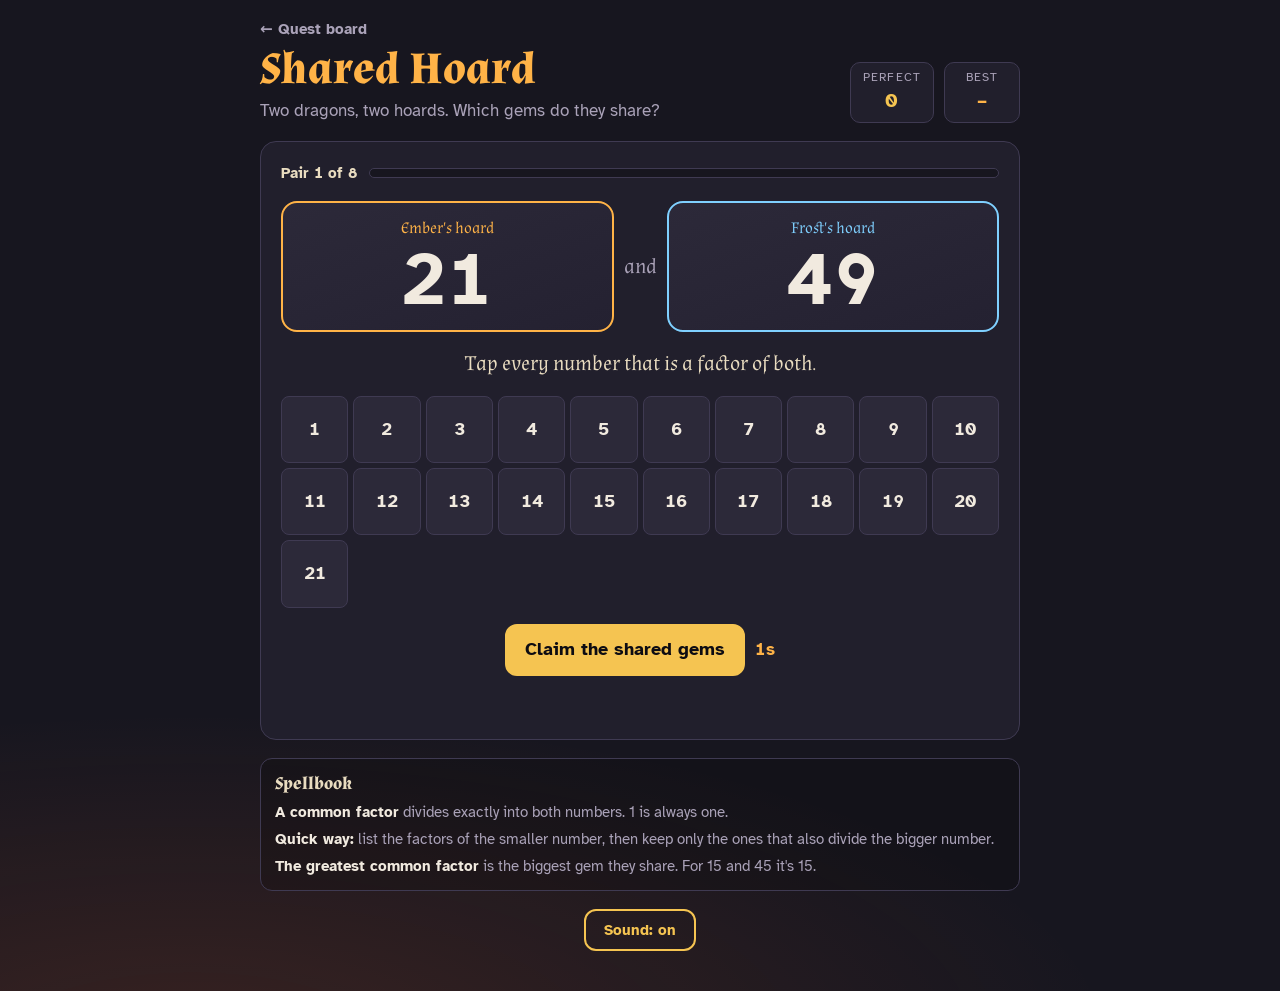
==== common.html @ 852c47db "WIP: Add quest board with factor and common factor games Co-Authored-By: Claude Opus 5.5 <noreply@an" ====
<!doctype html>
<html lang="en-GB">
<head>
<meta charset="utf-8">
<meta name="viewport" content="width=device-width, initial-scale=1, viewport-fit=cover">
<meta name="apple-mobile-web-app-capable" content="yes">
<meta name="theme-color" content="#17161f">
<title>Shared Hoard</title>
<link rel="preconnect" href="https://fonts.googleapis.com">
<link rel="preconnect" href="https://fonts.gstatic.com" crossorigin>
<link href="https://fonts.googleapis.com/css2?family=Almendra:wght@400;700&family=Atkinson+Hyperlegible:wght@400;700&display=swap" rel="stylesheet">
<link rel="stylesheet" href="assets/kit.css">
<style>
/* Layout: two dragon hoards side by side, a gem grid to tap the shared factors, then a Venn diagram to check. */
.duel{display:grid;grid-template-columns:1fr auto 1fr;align-items:center;gap:10px}
.hoardnum{display:flex;flex-direction:column;align-items:center;gap:2px;padding:14px 8px;border-radius:16px;border:2px solid var(--a);background:linear-gradient(160deg,var(--stone-3),#242131)}
.hoardnum.b{--a:var(--frost)}
.hoardnum.a{--a:var(--flame)}
.hoardnum .who{font-family:var(--display);font-size:1rem;color:var(--a)}
.hoardnum .n{font-weight:700;font-size:clamp(3rem,11vw,4.6rem);line-height:1;font-variant-numeric:tabular-nums}
.duel .and{font-family:var(--display);font-size:1.3rem;color:var(--ink-dim)}
.ask{margin:0;text-align:center;font-family:var(--display);font-size:1.3rem;color:var(--bone);text-wrap:balance}
.gems{display:grid;grid-template-columns:repeat(10,minmax(0,1fr));gap:5px}
.gem{aspect-ratio:1;border-radius:8px;border:1px solid var(--line);background:var(--stone-3);font-weight:700;font-size:clamp(12px,1.4vw + 7px,18px);font-variant-numeric:tabular-nums;cursor:pointer;padding:0;min-width:0;color:var(--ink)}
.gem[aria-pressed="true"]{background:var(--gold);color:var(--char);border-color:var(--gold);border-radius:0;clip-path:polygon(28% 0,72% 0,100% 28%,100% 72%,72% 100%,28% 100%,0 72%,0 28%)}
.gem.right{background:var(--good);color:var(--char);border-color:var(--good);border-radius:0;clip-path:polygon(28% 0,72% 0,100% 28%,100% 72%,72% 100%,28% 100%,0 72%,0 28%)}
.gem.wrongpick{background:transparent;color:var(--miss);border:2px solid var(--miss);text-decoration:line-through}
.gem.missed{border:2px dashed var(--good);color:var(--good)}
.gem:disabled{cursor:default}
.gem:disabled:not(.right):not(.wrongpick):not(.missed){opacity:.35}
.claim{display:flex;gap:10px;align-items:center;justify-content:center;flex-wrap:wrap}
.clock{font-weight:700;color:var(--flame);font-variant-numeric:tabular-nums}

/* Venn */
.venn{position:relative;height:250px;margin:4px 0}
.ring{position:absolute;top:0;bottom:0;width:62%;border-radius:50%;border:3px solid}
.ring.l{left:0;border-color:var(--flame);background:rgba(255,179,71,.07)}
.ring.r{right:0;border-color:var(--frost);background:rgba(127,208,255,.07)}
.zone{position:absolute;top:0;bottom:0;display:flex;flex-direction:column;align-items:center;justify-content:center;gap:6px;text-align:center}
.zone b{font-size:.75rem;text-transform:uppercase;letter-spacing:.08em;color:var(--ink-dim)}
.zl{left:4%;width:30%}.zm{left:39%;width:22%}.zr{right:4%;width:30%}
.zone .chips{gap:4px}
.zone .chip{min-width:0;padding:2px 6px;font-size:.95rem}
.zm .chip{background:var(--good);color:var(--char);border-color:var(--good)}
.zm .chip.crown{background:var(--gold);border-color:var(--gold);box-shadow:0 0 0 3px rgba(245,196,81,.35)}
.crownnote{color:var(--gold)}
</style>
</head>
<body>
<div class="wrap narrow">
  <header class="top">
    <div class="brand">
      <a class="back" href="./">← Quest board</a>
      <h1>Shared Hoard</h1>
      <p>Two dragons, two hoards. Which gems do they share?</p>
    </div>
    <div class="stats">
      <div class="stat gold"><span class="k">Perfect</span><span class="v" id="perfect">0</span></div>
      <div class="stat hot"><span class="k">Best</span><span class="v" id="best">–</span></div>
    </div>
  </header>

  <section class="panel" aria-label="The hoards">
    <div class="progress"><span id="round-label">Pair 1 of 8</span><div class="bar" aria-hidden="true"><i id="round-bar"></i></div></div>
    <div class="duel">
      <div class="hoardnum a"><span class="who">Ember's hoard</span><span class="n" id="na">–</span></div>
      <span class="and">and</span>
      <div class="hoardnum b"><span class="who">Frost's hoard</span><span class="n" id="nb">–</span></div>
    </div>
    <p class="ask" id="ask">Tap every number that is a factor of both.</p>
    <div class="gems" id="gems"></div>
    <div class="claim">
      <button class="btn" id="claim" type="button">Claim the shared gems</button>
      <span class="clock" id="clock" aria-label="Time this round">0s</span>
    </div>
    <p class="feedback" id="feedback" aria-live="polite"></p>
    <div class="explain learn" id="result" hidden aria-live="polite"></div>
    <div class="round-end" id="round-end" hidden aria-live="polite"></div>
  </section>

  <div class="spellbook">
    <h3>Spellbook</h3>
    <p><strong>A common factor</strong> divides exactly into both numbers. 1 is always one.</p>
    <p><strong>Quick way:</strong> list the factors of the smaller number, then keep only the ones that also divide the bigger number.</p>
    <p><strong>The greatest common factor</strong> is the biggest gem they share. For 15 and 45 it's 15.</p>
  </div>
  <div class="claim"><button class="btn ghost" id="sound-btn" type="button">Sound: on</button></div>
</div>

<script src="assets/maths.js"></script>
<script src="assets/kit.js"></script>
<script>
(function(){
const { $ } = Kit, M = Maths;
const KEY = 'shared-hoard-v1', ROUND = 8;
let S = Kit.load(KEY, { rounds: 0, best: 0, fastest: 0 });
let R, cur = null, recent = [], clock = null;
Kit.soundButton($('sound-btn'));

function renderStats(){
  $('perfect').textContent = R.perfect;
  $('best').textContent = S.rounds ? `${S.best}/${ROUND}` : '–';
  const i = Math.min(R.i + 1, ROUND);
  $('round-label').textContent = `Pair ${i} of ${ROUND}`;
  $('round-bar').style.width = (R.i / ROUND * 100) + '%';
}
function tickClock(){ $('clock').textContent = Math.round((performance.now() - R.started) / 1000) + 's'; }

function newRound(){
  R = { i: 0, perfect: 0, log: [], started: performance.now() };
  $('round-end').hidden = true;
  clearInterval(clock); clock = setInterval(tickClock, 500);
  start();
}
function start(){
  const [a, b] = M.pickCommonPair(recent); recent.push(a + ',' + b); if(recent.length > 10) recent.shift();
  cur = { a, b, picked: new Set(), done: false };
  $('na').textContent = a; $('nb').textContent = b;
  $('ask').textContent = 'Tap every number that is a factor of both.';
  const g = $('gems'); g.innerHTML = '';
  for(let i = 1; i <= a; i++){
    const btn = document.createElement('button');
    btn.type = 'button'; btn.className = 'gem'; btn.textContent = i; btn.dataset.n = i;
    btn.setAttribute('aria-pressed', 'false');
    g.appendChild(btn);
  }
  $('claim').hidden = false; $('claim').disabled = false;
  $('result').hidden = true; $('feedback').textContent = '';
  renderStats();
}
$('gems').addEventListener('click', e => {
  const b = e.target.closest('.gem'); if(!b || !cur || cur.done) return;
  const n = +b.dataset.n, on = !cur.picked.has(n);
  on ? cur.picked.add(n) : cur.picked.delete(n);
  b.setAttribute('aria-pressed', String(on));
  if(on) Kit.sfx('clink');
});

function claim(){
  if(!cur || cur.done) return;
  cur.done = true;
  const { a, b, picked } = cur, common = M.commonFactors(a, b), gcf = common[common.length - 1];
  const wrong = [...picked].filter(n => !common.includes(n)), missed = common.filter(n => !picked.has(n));
  const perfect = !wrong.length && !missed.length;
  R.i++; if(perfect) R.perfect++;
  R.log.push({ a, b, perfect });
  [...$('gems').children].forEach(btn => {
    const n = +btn.dataset.n; btn.disabled = true; btn.removeAttribute('aria-pressed');
    if(common.includes(n)) btn.classList.add(picked.has(n) ? 'right' : 'missed');
    else if(picked.has(n)) btn.classList.add('wrongpick');
  });
  $('claim').hidden = true;
  if(perfect){ Kit.sfx('win'); } else Kit.sfx('miss');
  const fa = M.factors(a), fb = M.factors(b);
  const chips = xs => `<div class="chips">${xs.map(n => `<span class="chip${n === gcf ? ' crown' : ''}">${n}</span>`).join('')}</div>`;
  const parts = [];
  if(wrong.length) parts.push(`${M.listAnd(wrong.map(String))} ${wrong.length === 1 ? "isn't" : "aren't"} shared: ${wrong.map(n => a % n ? `${a} ÷ ${n} = ${Math.floor(a / n)} r ${a % n}` : `${b} ÷ ${n} = ${Math.floor(b / n)} r ${b % n}`).join('; ')}.`);
  if(missed.length) parts.push(`You missed ${M.listAnd(missed.map(String))} (dashed).`);
  const r = $('result');
  r.className = 'explain' + (perfect ? ' learn' : '');
  r.innerHTML = `<h3>${perfect ? 'All the shared gems claimed!' : 'Not quite all of them.'}</h3>
    ${parts.map(p => `<p>${p}</p>`).join('')}
    <div class="venn" aria-label="Venn diagram of the factors of ${a} and ${b}">
      <div class="ring l"></div><div class="ring r"></div>
      <div class="zone zl"><b>${a} only</b>${chips(fa.filter(n => !common.includes(n)))}</div>
      <div class="zone zm"><b>Both</b>${chips(common)}</div>
      <div class="zone zr"><b>${b} only</b>${chips(fb.filter(n => !common.includes(n)))}</div>
    </div>
    <p>Common factors of ${a} and ${b}: <b>${M.listAnd(common.map(String))}</b>.</p>
    <p class="crownnote">Greatest common factor: <b>${gcf}</b>${gcf === 1 ? '. These two only share 1.' : ', the crown jewel.'}</p>
    <button class="btn" id="next" type="button">${R.i >= ROUND ? 'See the round' : 'Next pair'}</button>`;
  r.hidden = false;
  renderStats();
  $('next').addEventListener('click', () => R.i >= ROUND ? roundEnd() : start());
  Kit.scrollTo(r);
}

function roundEnd(){
  clearInterval(clock);
  const secs = Math.round((performance.now() - R.started) / 1000);
  S.rounds++; if(R.perfect > S.best) S.best = R.perfect;
  const newFastest = R.perfect === ROUND && (!S.fastest || secs < S.fastest);
  if(newFastest) S.fastest = secs;
  Kit.save(KEY, S);
  const verdict = R.perfect === ROUND ? (newFastest ? `A perfect round, and your fastest yet!` : 'A perfect round!') : R.perfect >= 6 ? 'The dragons are impressed.' : R.perfect >= 4 ? 'Good work, hero.' : 'Keep at it. Start with the factors of the smaller number.';
  const el = $('round-end');
  el.innerHTML = `<h3>Round ${S.rounds} complete!</h3>
    <div class="score">${R.perfect}<small> of ${ROUND} perfect</small></div>
    <p>${verdict} Time: ${secs} seconds.</p>
    <div><h4>Pairs</h4><div class="chips">${R.log.map(l => `<span class="chip ${l.perfect ? 'gold' : 'practise'}">${l.a} &amp; ${l.b}</span>`).join('')}</div></div>
    <button class="btn" id="again" type="button">Play again</button>`;
  el.hidden = false; $('result').hidden = true;
  $('gems').innerHTML = ''; $('ask').textContent = '';
  renderStats(); $('round-bar').style.width = '100%';
  $('again').addEventListener('click', newRound);
  Kit.scrollTo(el);
}

$('claim').addEventListener('click', claim);
addEventListener('keydown', e => { if(e.key !== 'Enter' || document.activeElement?.classList.contains('gem')) return; e.preventDefault(); const b = [$('claim'), $('next'), $('again')].find(x => x && x.offsetParent && !x.disabled); if(b) b.click(); });
newRound();
})();
</script>
</body>
</html>
---- assets/kit.css ----
/* Shared look for the quest board games: torchlit stone, same tokens as Prime Hoard. Single dark theme by design. */
:root{
  color-scheme: dark;
  --stone:#17161f; --stone-2:#211f2c; --stone-3:#2c2939; --line:#3f3a52;
  --ink:#f1eadf; --ink-dim:#aaa2b8;
  --scale:#c8321e; --scale-dark:#8e1f12; --bone:#e9dcc0;
  --ember:#ff6b2c; --flame:#ffb347; --gold:#f5c451;
  --good:#6fd39a; --miss:#ff8a7a; --char:#0d0c12; --frost:#7fd0ff;
  --display:"Almendra","Palatino Linotype",Georgia,serif;
  --body:"Atkinson Hyperlegible",system-ui,-apple-system,"Segoe UI",sans-serif;
}
html,body{margin:0}
:root{padding-top:env(safe-area-inset-top,0px);padding-bottom:env(safe-area-inset-bottom,0px)}
[hidden]{display:none!important}
html{height:100%;background:var(--stone)}
body{
  font-family:var(--body);font-size:17px;line-height:1.5;color:var(--ink);
  background:radial-gradient(120% 55% at 15% 105%,rgba(255,107,44,.14),transparent 60%),var(--stone);
  padding-inline:16px;padding-block:16px 40px;min-height:100%;
}
*{box-sizing:border-box}
button{font:inherit;color:inherit}
a{color:var(--flame)}
button:focus-visible,a:focus-visible,input:focus-visible{outline:3px solid var(--gold);outline-offset:2px}
.wrap{max-width:1120px;margin-inline:auto;display:flex;flex-direction:column;gap:18px}
.wrap.narrow{max-width:760px}

/* header */
.top{display:flex;flex-wrap:wrap;align-items:flex-end;justify-content:space-between;gap:12px 24px}
.back{display:inline-block;margin-bottom:6px;font-size:.95rem;font-weight:700;color:var(--ink-dim);text-decoration:none}
.back:hover{color:var(--flame)}
.brand h1{font-family:var(--display);font-weight:700;font-size:clamp(2rem,5vw,2.8rem);line-height:1;margin:0;color:var(--flame);letter-spacing:.01em;text-wrap:balance}
.brand p{margin:6px 0 0;color:var(--ink-dim)}
.stats{display:flex;gap:10px;flex-wrap:wrap}
.stat{display:flex;flex-direction:column;align-items:center;min-width:76px;padding:6px 12px;border:1px solid var(--line);border-radius:10px;background:var(--stone-2)}
.stat .k{font-size:.72rem;text-transform:uppercase;letter-spacing:.1em;color:var(--ink-dim)}
.stat .v{font-weight:700;font-size:1.25rem;font-variant-numeric:tabular-nums}
.stat.gold .v{color:var(--gold)}
.stat.hot .v{color:var(--flame)}
.bump{animation:bump .4s ease}
@keyframes bump{40%{transform:scale(1.25)}}

.panel{background:var(--stone-2);border:1px solid var(--line);border-radius:16px;padding:20px;min-width:0;display:flex;flex-direction:column;gap:16px}
.panel h2{font-family:var(--display);font-size:1.5rem;margin:0;color:var(--bone)}
.flavour{margin:0;color:var(--ink-dim);font-style:italic;min-height:1.5em}

.progress{display:flex;align-items:center;gap:12px}
.progress span{font-weight:700;font-size:.95rem;color:var(--bone);white-space:nowrap;font-variant-numeric:tabular-nums}
.bar{flex:1;height:10px;border-radius:99px;background:var(--stone);border:1px solid var(--line);overflow:hidden}
.bar i{display:block;height:100%;width:0;background:linear-gradient(90deg,var(--ember),var(--flame));transition:width .4s}

.tablet{
  position:relative;display:flex;flex-direction:column;align-items:center;justify-content:center;gap:4px;
  min-height:140px;border-radius:18px;border:2px solid var(--line);padding:16px;text-align:center;
  background:linear-gradient(160deg,var(--stone-3),#242131);
  box-shadow:inset 0 2px 0 rgba(255,255,255,.04),inset 0 -12px 30px rgba(0,0,0,.35);
  transition:border-color .3s,box-shadow .3s;
}
.tablet.good{border-color:var(--gold);box-shadow:0 0 0 4px rgba(245,196,81,.2),0 0 36px rgba(245,196,81,.35),inset 0 -12px 30px rgba(0,0,0,.35)}
.tablet.wrong{border-color:var(--miss);animation:wobble .4s}
@keyframes wobble{25%{transform:rotate(-1.5deg)}75%{transform:rotate(1.5deg)}}
@keyframes shake{20%{transform:translateX(-5px)}40%{transform:translateX(5px)}60%{transform:translateX(-3px)}80%{transform:translateX(2px)}}

.feedback{margin:0;min-height:1.6em;text-align:center;font-weight:700}
.feedback.good{color:var(--good)}
.feedback.bad{color:var(--miss)}

.btn{min-height:52px;border-radius:12px;border:2px solid var(--gold);background:var(--gold);color:var(--char);font-weight:700;font-size:1.1rem;cursor:pointer;padding:8px 18px}
.btn:disabled{opacity:.5;cursor:default}
.btn.ghost{background:transparent;color:var(--ink);border-color:var(--line);min-height:40px;font-size:.95rem}
.btn.ghost[aria-pressed="true"]{border-color:var(--gold);color:var(--gold)}
.seg{display:inline-flex;gap:6px;flex-wrap:wrap}

.explain{border:2px solid var(--miss);border-radius:14px;background:var(--stone-3);padding:18px;display:flex;flex-direction:column;gap:12px}
.explain.learn{border-color:var(--gold)}
.explain h3{margin:0;font-family:var(--display);font-size:1.4rem;color:var(--miss);text-wrap:balance}
.explain.learn h3{color:var(--gold)}
.explain p{margin:0}

.round-end{border:2px solid var(--gold);border-radius:14px;background:var(--stone-3);padding:20px;display:flex;flex-direction:column;gap:14px;text-align:center;align-items:center}
.round-end h3{margin:0;font-family:var(--display);font-size:1.7rem;color:var(--gold)}
.round-end .score{font-size:3rem;font-weight:700;line-height:1;font-variant-numeric:tabular-nums}
.round-end .score small{font-size:1.2rem;color:var(--ink-dim)}
.round-end p{margin:0}
.round-end h4{margin:0 0 6px;font-size:.8rem;text-transform:uppercase;letter-spacing:.1em;color:var(--ink-dim)}
.chips{display:flex;flex-wrap:wrap;gap:6px;justify-content:center}
.chip{min-width:2.4em;padding:4px 10px;border-radius:8px;font-weight:700;font-variant-numeric:tabular-nums;background:var(--stone);border:1px solid var(--line);text-align:center}
.chip.gold{background:var(--gold);color:var(--char);border-color:var(--gold)}
.chip.practise{border-color:var(--miss);color:var(--miss)}

.spellbook{border:1px solid var(--line);border-radius:12px;padding:12px 14px;background:rgba(0,0,0,.18)}
.spellbook h3{margin:0 0 4px;font-family:var(--display);font-size:1.1rem;color:var(--bone)}
.spellbook p{margin:4px 0 0;font-size:.95rem;color:var(--ink-dim)}
.spellbook strong{color:var(--ink)}

.hero-mini{width:64px;flex:0 0 auto}
.hero-mini svg{width:100%;height:auto;display:block;overflow:visible}
.hero-mini .mouth-glow{opacity:0;transition:opacity .15s}
.hero-mini.breathing .mouth-glow{opacity:1}

/* stacked fractions */
.frac{display:inline-flex;flex-direction:column;align-items:center;vertical-align:middle;line-height:1.05;margin:0 .12em;font-variant-numeric:tabular-nums}
.frac>span:first-child{border-bottom:.08em solid currentColor;padding:0 .15em}
.frac>span:last-child{padding:0 .15em}
.mixed{display:inline-flex;align-items:center;gap:.08em}

.sr{position:absolute;width:1px;height:1px;overflow:hidden;clip:rect(0 0 0 0)}
@media (prefers-reduced-motion:reduce){*{animation:none!important;transition:none!important}}
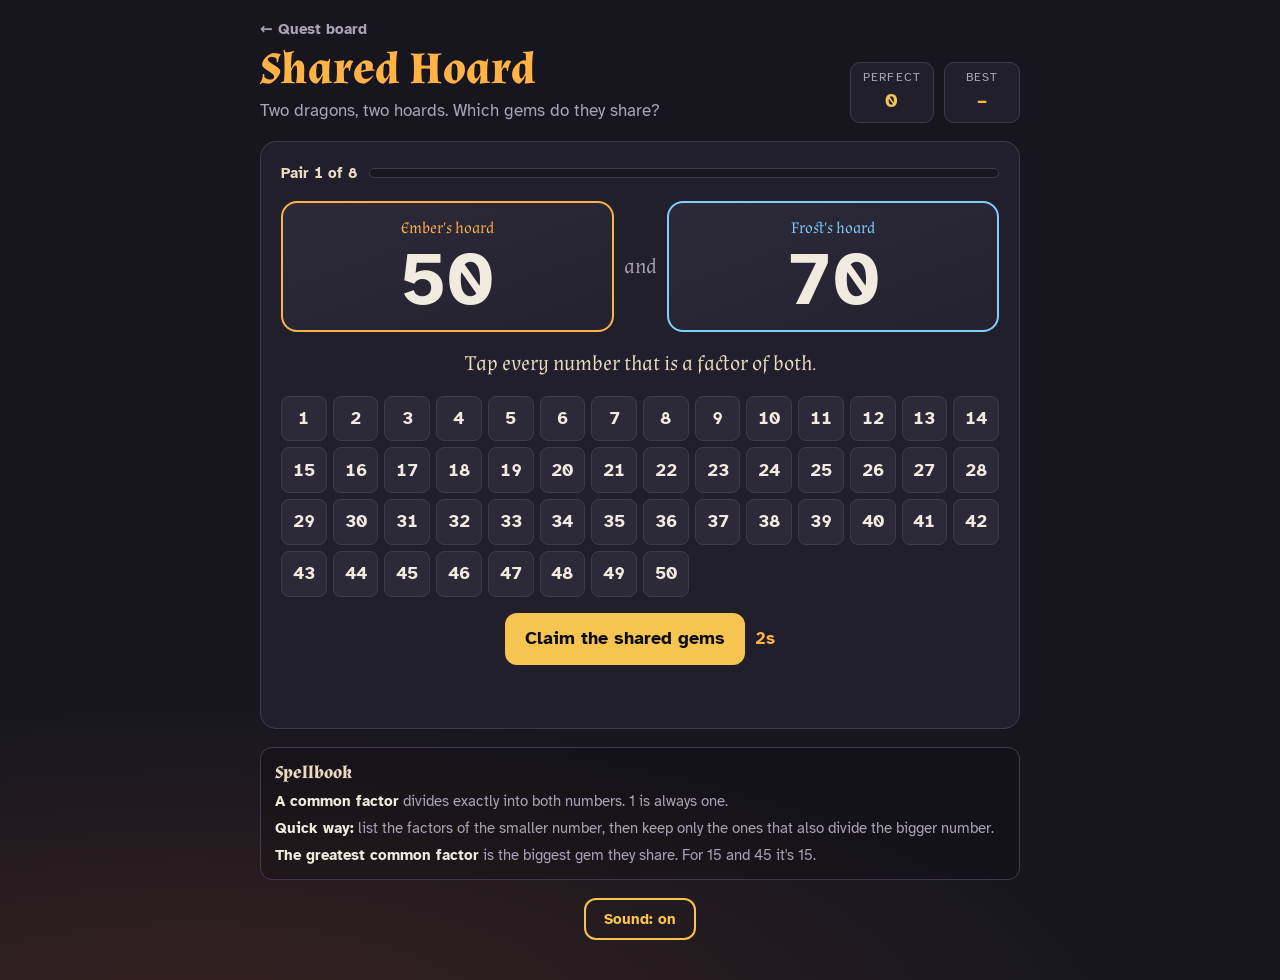
==== commit e4c2bad5: "Add term quest trials and fix progress labels Add trials.html with Vault of Ten Million, Spell Order" ====
--- a/common.html
+++ b/common.html
@@ -20,7 +20,7 @@
 .hoardnum .n{font-weight:700;font-size:clamp(3rem,11vw,4.6rem);line-height:1;font-variant-numeric:tabular-nums}
 .duel .and{font-family:var(--display);font-size:1.3rem;color:var(--ink-dim)}
 .ask{margin:0;text-align:center;font-family:var(--display);font-size:1.3rem;color:var(--bone);text-wrap:balance}
-.gems{display:grid;grid-template-columns:repeat(10,minmax(0,1fr));gap:5px}
+.gems{display:grid;grid-template-columns:repeat(auto-fill,minmax(44px,1fr));gap:6px}
 .gem{aspect-ratio:1;border-radius:8px;border:1px solid var(--line);background:var(--stone-3);font-weight:700;font-size:clamp(12px,1.4vw + 7px,18px);font-variant-numeric:tabular-nums;cursor:pointer;padding:0;min-width:0;color:var(--ink)}
 .gem[aria-pressed="true"]{background:var(--gold);color:var(--char);border-color:var(--gold);border-radius:0;clip-path:polygon(28% 0,72% 0,100% 28%,100% 72%,72% 100%,28% 100%,0 72%,0 28%)}
 .gem.right{background:var(--good);color:var(--char);border-color:var(--good);border-radius:0;clip-path:polygon(28% 0,72% 0,100% 28%,100% 72%,72% 100%,28% 100%,0 72%,0 28%)}
@@ -32,7 +32,7 @@
 .clock{font-weight:700;color:var(--flame);font-variant-numeric:tabular-nums}
 
 /* Venn */
-.venn{position:relative;height:250px;margin:4px 0}
+.venn{position:relative;height:var(--vh,250px);margin:4px 0}
 .ring{position:absolute;top:0;bottom:0;width:62%;border-radius:50%;border:3px solid}
 .ring.l{left:0;border-color:var(--flame);background:rgba(255,179,71,.07)}
 .ring.r{right:0;border-color:var(--frost);background:rgba(127,208,255,.07)}
@@ -100,7 +100,7 @@
 function renderStats(){
   $('perfect').textContent = R.perfect;
   $('best').textContent = S.rounds ? `${S.best}/${ROUND}` : '–';
-  const i = Math.min(R.i + 1, ROUND);
+  const i = Math.max(1, Math.min(R.i + (cur && cur.done ? 0 : 1), ROUND));
   $('round-label').textContent = `Pair ${i} of ${ROUND}`;
   $('round-bar').style.width = (R.i / ROUND * 100) + '%';
 }
@@ -153,6 +153,8 @@
   if(perfect){ Kit.sfx('win'); } else Kit.sfx('miss');
   const fa = M.factors(a), fb = M.factors(b);
   const chips = xs => `<div class="chips">${xs.map(n => `<span class="chip${n === gcf ? ' crown' : ''}">${n}</span>`).join('')}</div>`;
+  const onlyA = fa.length - common.length, onlyB = fb.length - common.length;
+  const vennHeight = Math.max(230, 70 + 34 * Math.max(Math.ceil(onlyA / 2), Math.ceil(onlyB / 2), Math.ceil(common.length / 2)));
   const parts = [];
   if(wrong.length) parts.push(`${M.listAnd(wrong.map(String))} ${wrong.length === 1 ? "isn't" : "aren't"} shared: ${wrong.map(n => a % n ? `${a} ÷ ${n} = ${Math.floor(a / n)} r ${a % n}` : `${b} ÷ ${n} = ${Math.floor(b / n)} r ${b % n}`).join('; ')}.`);
   if(missed.length) parts.push(`You missed ${M.listAnd(missed.map(String))} (dashed).`);
@@ -160,7 +162,7 @@
   r.className = 'explain' + (perfect ? ' learn' : '');
   r.innerHTML = `<h3>${perfect ? 'All the shared gems claimed!' : 'Not quite all of them.'}</h3>
     ${parts.map(p => `<p>${p}</p>`).join('')}
-    <div class="venn" aria-label="Venn diagram of the factors of ${a} and ${b}">
+    <div class="venn" style="--vh:${vennHeight}px" aria-label="Venn diagram of the factors of ${a} and ${b}">
       <div class="ring l"></div><div class="ring r"></div>
       <div class="zone zl"><b>${a} only</b>${chips(fa.filter(n => !common.includes(n)))}</div>
       <div class="zone zm"><b>Both</b>${chips(common)}</div>
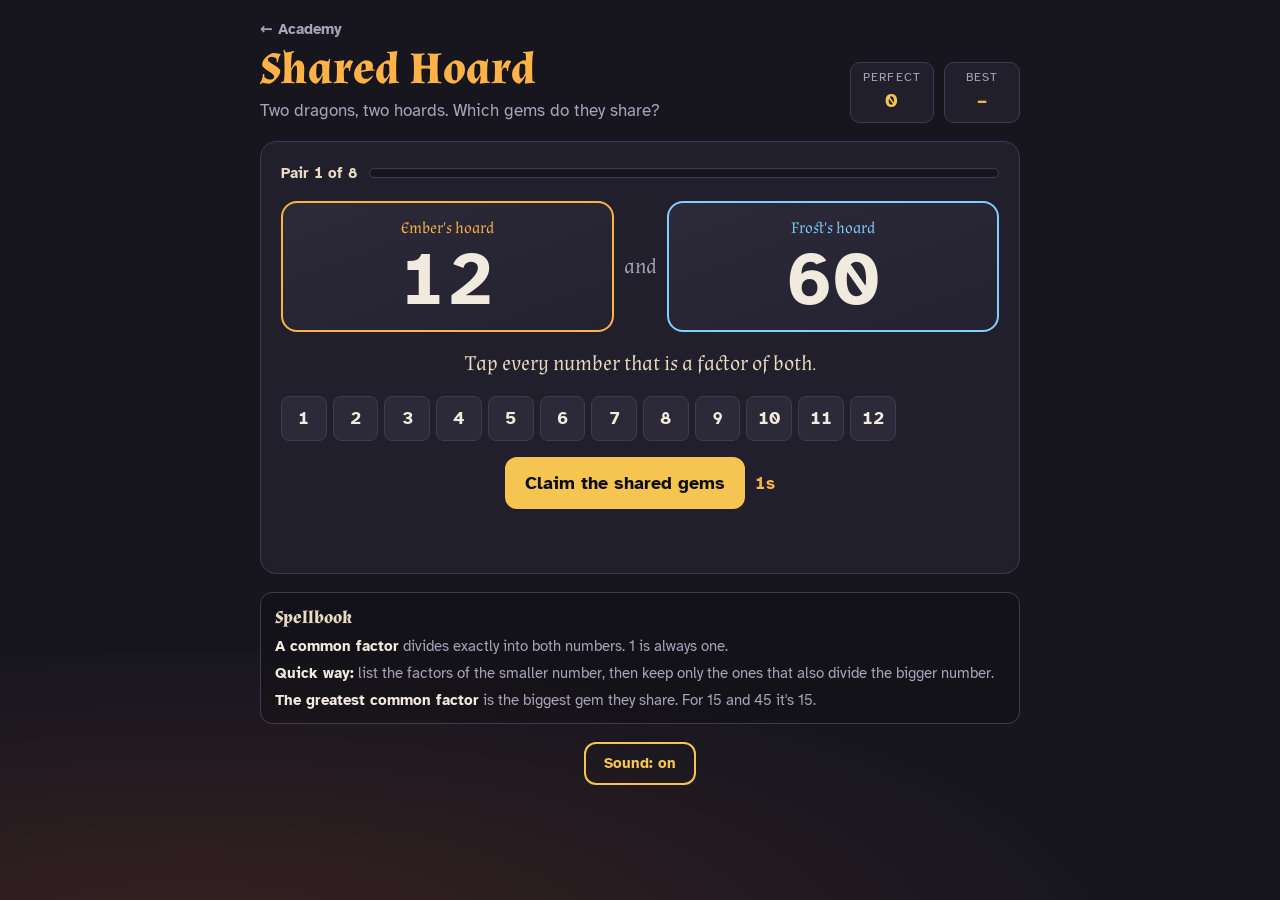
==== commit 027c776f: "Rename site to Dragonborn Academy and add an XP rank Co-Authored-By: Claude Opus 5.5 <noreply@anthro" ====
--- a/common.html
+++ b/common.html
@@ -50,7 +50,7 @@
 <div class="wrap narrow">
   <header class="top">
     <div class="brand">
-      <a class="back" href="./">← Quest board</a>
+      <a class="back" href="./">← Academy</a>
       <h1>Shared Hoard</h1>
       <p>Two dragons, two hoards. Which gems do they share?</p>
     </div>
